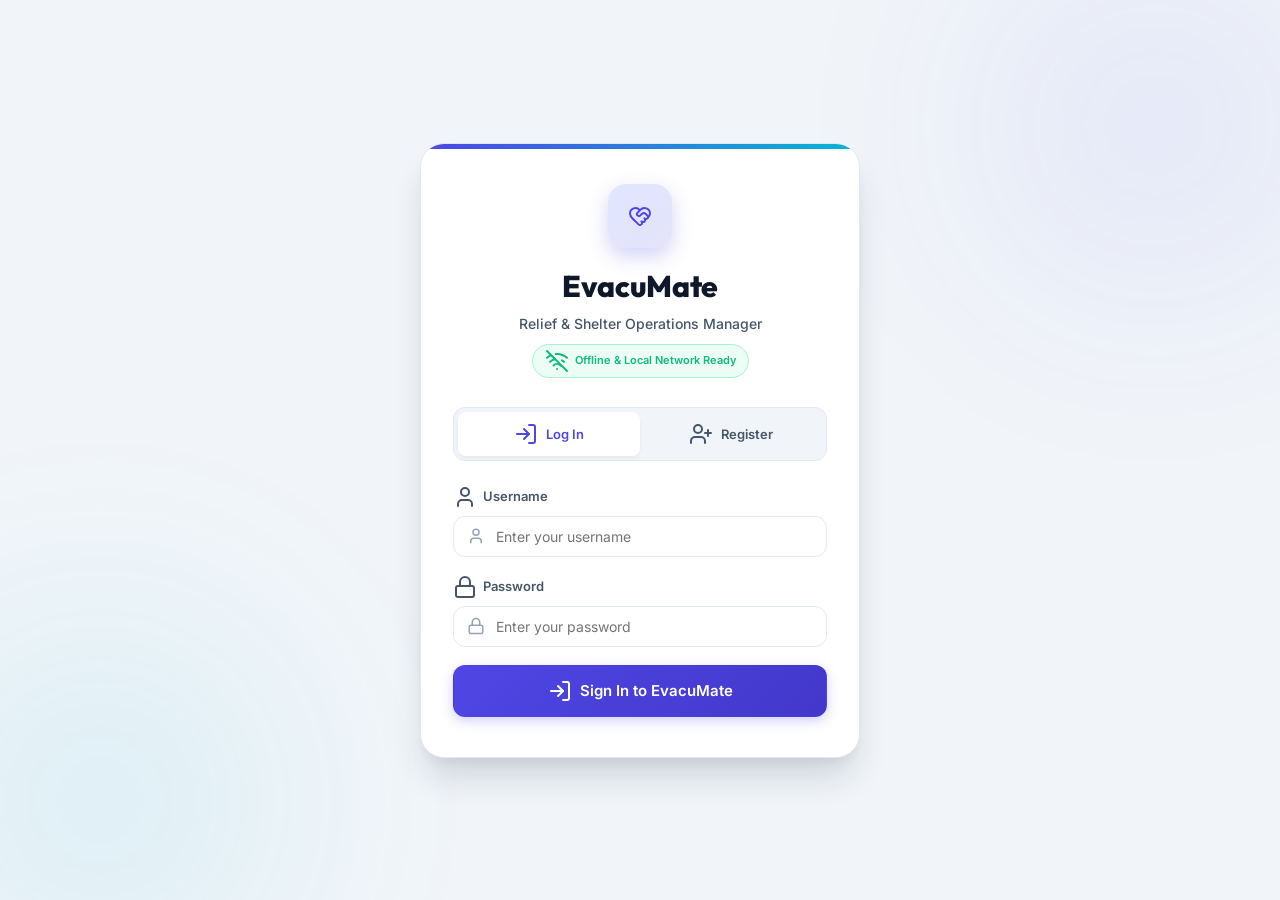
==== templates/index.html @ 2c036bf6 "Initial EvacuMate project" ====
<!DOCTYPE html>
<html lang="en" data-theme="light">
<head>
    <meta charset="UTF-8">
    <meta name="viewport" content="width=device-width, initial-scale=1.0">
    <title>EvacuMate - Relief & Shelter Helper</title>
    <!-- Google Fonts -->
    <link rel="preconnect" href="https://fonts.googleapis.com">
    <link rel="preconnect" href="https://fonts.gstatic.com" crossorigin>
    <link href="https://fonts.googleapis.com/css2?family=Inter:wght@300;400;500;600;700;800&family=Outfit:wght@400;500;600;700;800&display=swap" rel="stylesheet">
    <!-- Lucide Icons (Local Offline Support) -->
    <script src="/static/lucide.min.js"></script>
    <link rel="stylesheet" href="/static/style.css">
    <link rel="icon" type="image/png" href="/static/app_icon.png">
</head>
<body>
    <!-- Background Decorator Elements -->
    <div class="bg-glow-sphere glow-1"></div>
    <div class="bg-glow-sphere glow-2"></div>

    <!-- Login / Registration Container -->
    <div id="login-container" class="auth-wrapper">
        <div class="auth-card">
            <div class="auth-header">
                <div class="brand-icon-wrapper">
                    <div class="brand-icon">
                        <i data-lucide="heart-handshake"></i>
                    </div>
                </div>
                <h1>EvacuMate</h1>
                <p class="auth-subtitle">Relief & Shelter Operations Manager</p>
                <div class="offline-mode-chip">
                    <i data-lucide="wifi-off"></i> Offline & Local Network Ready
                </div>
            </div>
            
            <div class="auth-tabs">
                <button id="tab-login" class="auth-tab active" onclick="switchAuthTab('login')">
                    <i data-lucide="log-in"></i> Log In
                </button>
                <button id="tab-register" class="auth-tab" onclick="switchAuthTab('register')">
                    <i data-lucide="user-plus"></i> Register
                </button>
            </div>

            <!-- Login Form -->
            <form id="login-form" class="auth-form" onsubmit="handleLogin(event)">
                <div class="form-group">
                    <label for="login-username"><i data-lucide="user"></i> Username</label>
                    <div class="input-with-icon">
                        <i data-lucide="user" class="input-icon"></i>
                        <input type="text" id="login-username" placeholder="Enter your username" required autocomplete="username">
                    </div>
                </div>
                <div class="form-group">
                    <label for="login-password"><i data-lucide="lock"></i> Password</label>
                    <div class="input-with-icon">
                        <i data-lucide="lock" class="input-icon"></i>
                        <input type="password" id="login-password" placeholder="Enter your password" required autocomplete="current-password">
                    </div>
                </div>
                <button type="submit" class="btn btn-primary btn-block btn-lg">
                    <i data-lucide="log-in"></i> Sign In to EvacuMate
                </button>
            </form>

            <!-- Register Form -->
            <form id="register-form" class="auth-form hidden" onsubmit="handleRegister(event)">
                <div class="form-group">
                    <label for="reg-username"><i data-lucide="user-plus"></i> Create Username</label>
                    <div class="input-with-icon">
                        <i data-lucide="user" class="input-icon"></i>
                        <input type="text" id="reg-username" placeholder="Choose a username" required autocomplete="new-username">
                    </div>
                </div>
                <div class="form-group">
                    <label for="reg-password"><i data-lucide="lock"></i> Create Password</label>
                    <div class="input-with-icon">
                        <i data-lucide="lock" class="input-icon"></i>
                        <input type="password" id="reg-password" placeholder="Choose a password" required autocomplete="new-password">
                    </div>
                </div>
                <div class="form-group">
                    <label for="reg-role"><i data-lucide="shield"></i> Role Selection</label>
                    <div class="input-with-icon">
                        <i data-lucide="shield" class="input-icon"></i>
                        <select id="reg-role" required>
                            <option value="Staff">Staff (Standard Access)</option>
                            <option value="Admin">Admin (Full Control)</option>
                        </select>
                    </div>
                </div>
                <button type="submit" class="btn btn-primary btn-block btn-lg">
                    <i data-lucide="user-check"></i> Create Account
                </button>
            </form>
        </div>
    </div>

    <!-- Main App Container (Hidden by default until logged in) -->
    <div id="app-container" class="app-layout hidden">
        <!-- Sidebar Navigation -->
        <aside class="app-sidebar" id="app-sidebar">
            <div class="sidebar-brand">
                <div class="brand-logo-pod">
                    <i data-lucide="heart-handshake" class="brand-icon-logo"></i>
                </div>
                <div class="brand-text">
                    <h2>EvacuMate</h2>
                    <span>Relief & Shelter Helper</span>
                </div>
                <button class="btn-close-sidebar" onclick="toggleSidebar(false)" aria-label="Close Sidebar">
                    <i data-lucide="x"></i>
                </button>
            </div>

            <nav class="sidebar-nav">
                <a href="#" class="nav-item active" data-view="dashboard" onclick="navigateTo('dashboard', event)">
                    <i data-lucide="layout-dashboard"></i>
                    <span>Dashboard</span>
                </a>
                <a href="#" class="nav-item" data-view="families" onclick="navigateTo('families', event)">
                    <i data-lucide="users"></i>
                    <span>Families & Evacuees</span>
                </a>
                <a href="#" class="nav-item" data-view="rooms" onclick="navigateTo('rooms', event)">
                    <i data-lucide="door-open"></i>
                    <span>Room Management</span>
                </a>
                <a href="#" class="nav-item" data-view="inventory" onclick="navigateTo('inventory', event)">
                    <i data-lucide="archive"></i>
                    <span>Inventory</span>
                </a>
                <a href="#" class="nav-item" data-view="distribution" onclick="navigateTo('distribution', event)">
                    <i data-lucide="truck"></i>
                    <span>Distributions</span>
                </a>
                <a href="#" class="nav-item admin-only hidden" data-view="users" id="nav-users" onclick="navigateTo('users', event)">
                    <i data-lucide="shield-alert"></i>
                    <span>User Accounts</span>
                </a>
            </nav>

            <div class="sidebar-footer">
                <div class="user-profile-card">
                    <div class="avatar" id="user-avatar">A</div>
                    <div class="profile-details">
                        <div class="username" id="display-username">Administrator</div>
                        <div class="role-badge" id="display-role">Admin</div>
                    </div>
                </div>
                <div class="footer-actions">
                    <button class="btn-icon" title="Logout" onclick="handleLogout()">
                        <i data-lucide="log-out"></i>
                        <span>Logout</span>
                    </button>
                    <button class="btn-icon text-danger" title="Shut Down Server" onclick="triggerShutdown()">
                        <i data-lucide="power"></i>
                        <span>Shutdown</span>
                    </button>
                </div>
                <div class="web-access-ip" id="web-access-ip"><i data-lucide="wifi"></i> Web Access: Loading...</div>
            </div>
        </aside>

        <!-- Main Content Area -->
        <main class="app-main">
            <!-- App Header -->
            <header class="app-header">
                <div class="header-left">
                    <button class="btn-menu" onclick="toggleSidebar(true)" aria-label="Toggle Navigation Menu">
                        <i data-lucide="menu"></i>
                    </button>
                    <div class="page-title-group">
                        <h1 id="page-title">Dashboard Overview</h1>
                        <span class="header-subtitle">Real-time Relief Monitoring</span>
                    </div>
                </div>
                <div class="header-right">
                    <div class="header-chip date-display">
                        <i data-lucide="calendar"></i>
                        <span id="display-date">Loading date...</span>
                    </div>
                    <div class="header-divider"></div>
                    <button class="btn-icon-theme" onclick="toggleTheme()" title="Toggle Light/Dark Theme">
                        <i data-lucide="moon" id="theme-icon"></i>
                    </button>
                </div>
            </header>

            <!-- Dynamic View Wrapper -->
            <div class="view-content" id="view-content">
                <!-- Content injected dynamically via JS -->
            </div>
        </main>
    </div>

    <!-- Alert / Toast Notification -->
    <div id="toast-container" class="toast-container"></div>

    <!-- Global Confirmation Modal -->
    <div id="confirm-modal" class="modal-overlay hidden">
        <div class="modal-card confirm-card">
            <div class="confirm-icon-pod">
                <i data-lucide="alert-circle"></i>
            </div>
            <h3 id="confirm-title">Confirm Action</h3>
            <p id="confirm-text">Are you sure you want to perform this operation?</p>
            <div class="modal-actions">
                <button class="btn btn-secondary" onclick="closeConfirmModal()">Cancel</button>
                <button class="btn btn-danger" id="confirm-submit-btn">Confirm</button>
            </div>
        </div>
    </div>

    <!-- Modal for Edit Dialogs -->
    <div id="edit-modal" class="modal-overlay hidden">
        <div class="modal-card">
            <div class="modal-header">
                <h3 id="edit-modal-title">Edit Details</h3>
                <button class="btn-close-modal" onclick="closeEditModal()" aria-label="Close modal">
                    <i data-lucide="x"></i>
                </button>
            </div>
            <div class="modal-body" id="edit-modal-body">
                <!-- Form fields injected via JS -->
            </div>
        </div>
    </div>

    <!-- Scripts -->
    <script src="/static/app.js"></script>
</body>
</html>
---- static/style.css ----
/* ==========================================
   EVACUMATE DESIGN SYSTEM & STYLESHEET
   ========================================== */

:root {
    /* Typography */
    --font-heading: 'Outfit', -apple-system, BlinkMacSystemFont, "Segoe UI", Roboto, sans-serif;
    --font-body: 'Inter', -apple-system, BlinkMacSystemFont, "Segoe UI", Roboto, sans-serif;

    /* Theme Tokens - Light Mode */
    --bg-base: #f1f5f9;
    --bg-card: #ffffff;
    --bg-card-hover: #f8fafc;
    --bg-sidebar: #0f172a;
    --bg-input: #ffffff;
    
    --text-primary: #0f172a;
    --text-secondary: #475569;
    --text-muted: #94a3b8;
    --text-on-sidebar: #cbd5e1;
    
    --border-color: #e2e8f0;
    --border-sidebar: #1e293b;
    
    /* Vibrant Accent System */
    --accent: #4f46e5;          /* Indigo 600 */
    --accent-hover: #4338ca;    /* Indigo 700 */
    --accent-light: #e0e7ff;    /* Indigo 100 */
    --accent-glow: rgba(79, 70, 229, 0.25);

    --success: #10b981;         /* Emerald 500 */
    --success-bg: #ecfdf5;
    --success-border: #a7f3d0;
    
    --warning: #f59e0b;         /* Amber 500 */
    --warning-bg: #fffbeb;
    --warning-border: #fde68a;
    
    --danger: #ef4444;          /* Red 500 */
    --danger-bg: #fef2f2;
    --danger-border: #fecaca;
    --danger-hover: #dc2626;

    --info: #06b6d4;            /* Cyan 500 */
    --info-bg: #ecfeff;
    --info-border: #a5f3fc;

    /* Shadows & Elevation */
    --shadow-xs: 0 1px 2px 0 rgba(15, 23, 42, 0.04);
    --shadow-sm: 0 2px 4px 0 rgba(15, 23, 42, 0.05);
    --shadow-md: 0 6px 12px -2px rgba(15, 23, 42, 0.08), 0 3px 6px -3px rgba(15, 23, 42, 0.04);
    --shadow-lg: 0 12px 24px -4px rgba(15, 23, 42, 0.12), 0 4px 8px -4px rgba(15, 23, 42, 0.06);
    --shadow-xl: 0 24px 36px -8px rgba(15, 23, 42, 0.16), 0 8px 16px -6px rgba(15, 23, 42, 0.08);

    --radius-sm: 8px;
    --radius-md: 12px;
    --radius-lg: 16px;
    --radius-xl: 24px;
}

[data-theme="dark"] {
    /* Theme Tokens - Dark Mode */
    --bg-base: #090d16;
    --bg-card: #131b2e;
    --bg-card-hover: #19233c;
    --bg-sidebar: #070a12;
    --bg-input: #0e1626;
    
    --text-primary: #f8fafc;
    --text-secondary: #94a3b8;
    --text-muted: #64748b;
    --text-on-sidebar: #94a3b8;
    
    --border-color: #1e293b;
    --border-sidebar: #131b2e;
    
    --accent: #6366f1;          /* Indigo 500 */
    --accent-hover: #4f46e5;
    --accent-light: #1e1b4b;
    --accent-glow: rgba(99, 102, 241, 0.35);
    
    --success-bg: rgba(16, 185, 129, 0.12);
    --success-border: rgba(16, 185, 129, 0.3);
    
    --warning-bg: rgba(245, 158, 11, 0.12);
    --warning-border: rgba(245, 158, 11, 0.3);
    
    --danger-bg: rgba(239, 68, 68, 0.12);
    --danger-border: rgba(239, 68, 68, 0.3);
    --danger-hover: #f87171;

    --info-bg: rgba(6, 182, 212, 0.12);
    --info-border: rgba(6, 182, 212, 0.3);

    --shadow-xs: 0 1px 2px 0 rgba(0, 0, 0, 0.3);
    --shadow-sm: 0 2px 4px 0 rgba(0, 0, 0, 0.4);
    --shadow-md: 0 6px 12px -2px rgba(0, 0, 0, 0.5);
    --shadow-lg: 0 12px 24px -4px rgba(0, 0, 0, 0.6);
    --shadow-xl: 0 24px 36px -8px rgba(0, 0, 0, 0.7);
}

/* ==========================================
   BASE & RESET STYLES
   ========================================== */
* {
    box-sizing: border-box;
    margin: 0;
    padding: 0;
    scrollbar-width: thin;
    scrollbar-color: var(--text-muted) transparent;
}

::-webkit-scrollbar {
    width: 6px;
    height: 6px;
}
::-webkit-scrollbar-track {
    background: transparent;
}
::-webkit-scrollbar-thumb {
    background: var(--text-muted);
    border-radius: 4px;
}
::-webkit-scrollbar-thumb:hover {
    background: var(--text-secondary);
}

body {
    font-family: var(--font-body);
    background-color: var(--bg-base);
    color: var(--text-primary);
    overflow-x: hidden;
    line-height: 1.5;
    -webkit-font-smoothing: antialiased;
    transition: background-color 0.3s ease, color 0.3s ease;
    position: relative;
    min-height: 100vh;
}

/* Background Ambient Lighting Effect */
.bg-glow-sphere {
    position: fixed;
    border-radius: 50%;
    filter: blur(120px);
    pointer-events: none;
    z-index: 0;
    opacity: 0.15;
}

.glow-1 {
    width: 450px;
    height: 450px;
    background: radial-gradient(circle, var(--accent) 0%, rgba(0,0,0,0) 70%);
    top: -100px;
    right: -100px;
}

.glow-2 {
    width: 500px;
    height: 500px;
    background: radial-gradient(circle, var(--info) 0%, rgba(0,0,0,0) 70%);
    bottom: -150px;
    left: -150px;
}

h1, h2, h3, h4, h5, h6 {
    font-family: var(--font-heading);
    font-weight: 700;
    letter-spacing: -0.01em;
}

a {
    color: inherit;
    text-decoration: none;
}

button, input, select, textarea {
    font-family: inherit;
    font-size: inherit;
    color: inherit;
}

.hidden {
    display: none !important;
}

/* Text Accent Utilities */
.text-danger { color: var(--danger) !important; }
.text-success { color: var(--success) !important; }
.text-warning { color: var(--warning) !important; }
.text-accent { color: var(--accent) !important; }

/* Status Badges */
.badge {
    display: inline-flex;
    align-items: center;
    gap: 5px;
    padding: 4px 10px;
    border-radius: 20px;
    font-size: 11px;
    font-weight: 700;
    text-transform: uppercase;
    letter-spacing: 0.04em;
    border: 1px solid transparent;
}

.badge-success {
    background-color: var(--success-bg);
    color: var(--success);
    border-color: var(--success-border);
}

.badge-warning {
    background-color: var(--warning-bg);
    color: var(--warning);
    border-color: var(--warning-border);
}

.badge-danger {
    background-color: var(--danger-bg);
    color: var(--danger);
    border-color: var(--danger-border);
}

.badge-info {
    background-color: var(--info-bg);
    color: var(--info);
    border-color: var(--info-border);
}

/* ==========================================
   BUTTON SYSTEM
   ========================================== */
.btn {
    display: inline-flex;
    align-items: center;
    justify-content: center;
    gap: 8px;
    padding: 10px 18px;
    border-radius: var(--radius-md);
    border: 1px solid transparent;
    font-weight: 600;
    font-size: 14px;
    cursor: pointer;
    transition: all 0.2s cubic-bezier(0.16, 1, 0.3, 1);
    white-space: nowrap;
    user-select: none;
}

.btn i {
    width: 18px;
    height: 18px;
}

.btn-primary {
    background: linear-gradient(135deg, var(--accent) 0%, var(--accent-hover) 100%);
    color: #ffffff;
    box-shadow: 0 4px 12px var(--accent-glow);
}

.btn-primary:hover {
    transform: translateY(-1px);
    box-shadow: 0 6px 16px var(--accent-glow);
}

.btn-primary:active {
    transform: translateY(0);
}

.btn-secondary {
    background-color: var(--bg-card);
    border-color: var(--border-color);
    color: var(--text-primary);
    box-shadow: var(--shadow-xs);
}

.btn-secondary:hover {
    background-color: var(--bg-card-hover);
    border-color: var(--text-muted);
}

.btn-danger {
    background: linear-gradient(135deg, var(--danger) 0%, var(--danger-hover) 100%);
    color: #ffffff;
    box-shadow: 0 4px 12px rgba(239, 68, 68, 0.25);
}

.btn-danger:hover {
    transform: translateY(-1px);
    box-shadow: 0 6px 16px rgba(239, 68, 68, 0.35);
}

.btn-block {
    display: flex;
    width: 100%;
}

.btn-lg {
    padding: 13px 22px;
    font-size: 15px;
    border-radius: var(--radius-md);
}

.btn-sm {
    padding: 6px 12px;
    font-size: 12px;
    border-radius: var(--radius-sm);
}

.btn-icon-only {
    padding: 8px;
    border-radius: var(--radius-md);
    border: 1px solid var(--border-color);
    background-color: var(--bg-card);
    color: var(--text-secondary);
    cursor: pointer;
    display: flex;
    align-items: center;
    justify-content: center;
    transition: all 0.2s;
}

.btn-icon-only:hover {
    background-color: var(--bg-card-hover);
    color: var(--text-primary);
    border-color: var(--accent);
}

/* ==========================================
   AUTHENTICATION SCREEN (LOGIN / REGISTER)
   ========================================== */
.auth-wrapper {
    min-height: 100vh;
    display: flex;
    align-items: center;
    justify-content: center;
    padding: 24px;
    position: relative;
    z-index: 10;
}

.auth-card {
    background-color: var(--bg-card);
    border-radius: var(--radius-xl);
    box-shadow: var(--shadow-xl);
    border: 1px solid var(--border-color);
    width: 100%;
    max-width: 440px;
    padding: 40px 32px;
    animation: slideUp 0.4s cubic-bezier(0.16, 1, 0.3, 1);
    position: relative;
    overflow: hidden;
}

.auth-card::before {
    content: '';
    position: absolute;
    top: 0;
    left: 0;
    right: 0;
    height: 5px;
    background: linear-gradient(90deg, var(--accent) 0%, var(--info) 100%);
}

.auth-header {
    text-align: center;
    margin-bottom: 28px;
}

.brand-icon-wrapper {
    display: inline-block;
    position: relative;
    margin-bottom: 16px;
}

.brand-icon {
    display: inline-flex;
    align-items: center;
    justify-content: center;
    width: 64px;
    height: 64px;
    background: linear-gradient(135deg, var(--accent-light) 0%, rgba(79, 70, 229, 0.15) 100%);
    color: var(--accent);
    border-radius: 18px;
    box-shadow: 0 8px 20px var(--accent-glow);
}

.brand-icon i {
    width: 32px;
    height: 32px;
}

.auth-header h1 {
    font-size: 30px;
    font-weight: 800;
    color: var(--text-primary);
    margin-bottom: 4px;
}

.auth-subtitle {
    color: var(--text-secondary);
    font-size: 14px;
    font-weight: 500;
}

.offline-mode-chip {
    display: inline-flex;
    align-items: center;
    gap: 6px;
    margin-top: 10px;
    padding: 4px 12px;
    border-radius: 20px;
    background-color: var(--success-bg);
    color: var(--success);
    border: 1px solid var(--success-border);
    font-size: 11px;
    font-weight: 600;
}

.offline-mode-chip i {
    width: 14px;
    height: 14px;
}

.auth-tabs {
    display: flex;
    background-color: var(--bg-base);
    border-radius: var(--radius-md);
    padding: 4px;
    margin-bottom: 24px;
    border: 1px solid var(--border-color);
}

.auth-tab {
    flex: 1;
    border: none;
    background: transparent;
    padding: 10px;
    font-weight: 600;
    font-size: 13px;
    border-radius: 8px;
    cursor: pointer;
    color: var(--text-secondary);
    display: flex;
    align-items: center;
    justify-content: center;
    gap: 8px;
    transition: all 0.2s;
}

.auth-tab.active {
    background-color: var(--bg-card);
    color: var(--accent);
    box-shadow: var(--shadow-sm);
}

.auth-form {
    display: flex;
    flex-direction: column;
    gap: 18px;
}

/* ==========================================
   FORM CONTROLS & INPUTS
   ========================================== */
.form-group {
    display: flex;
    flex-direction: column;
    gap: 7px;
}

.form-group label {
    font-size: 13px;
    font-weight: 600;
    color: var(--text-secondary);
    display: inline-flex;
    align-items: center;
    gap: 6px;
}

.form-group label i {
    width: 15px;
    height: 15px;
    color: var(--accent);
}

.input-with-icon {
    position: relative;
    display: flex;
    align-items: center;
}

.input-icon {
    position: absolute;
    left: 14px;
    width: 18px;
    height: 18px;
    color: var(--text-muted);
    pointer-events: none;
    transition: color 0.2s;
}

.input-with-icon input,
.input-with-icon select {
    padding-left: 42px !important;
}

.form-group input,
.form-group select,
.form-group textarea {
    background-color: var(--bg-input);
    border: 1px solid var(--border-color);
    padding: 11px 15px;
    border-radius: var(--radius-md);
    font-size: 14px;
    color: var(--text-primary);
    outline: none;
    width: 100%;
    transition: all 0.2s;
}

.form-group input:focus,
.form-group select:focus,
.form-group textarea:focus {
    border-color: var(--accent);
    box-shadow: 0 0 0 3px var(--accent-glow);
}

.input-with-icon:focus-within .input-icon {
    color: var(--accent);
}

.form-group textarea {
    resize: vertical;
    min-height: 90px;
}

.form-row {
    display: grid;
    grid-template-columns: 1fr 1fr;
    gap: 15px;
}

/* ==========================================
   MAIN APP SYSTEM LAYOUT
   ========================================== */
.app-layout {
    display: flex;
    min-height: 100vh;
    position: relative;
    z-index: 10;
}

/* Sidebar Navigation */
.app-sidebar {
    width: 270px;
    background-color: var(--bg-sidebar);
    color: #ffffff;
    display: flex;
    flex-direction: column;
    flex-shrink: 0;
    border-right: 1px solid var(--border-sidebar);
    z-index: 100;
    transition: transform 0.3s cubic-bezier(0.16, 1, 0.3, 1);
}

.sidebar-brand {
    padding: 24px 20px;
    display: flex;
    align-items: center;
    gap: 12px;
    border-bottom: 1px solid var(--border-sidebar);
}

.brand-logo-pod {
    display: flex;
    align-items: center;
    justify-content: center;
    width: 40px;
    height: 40px;
    background: linear-gradient(135deg, var(--accent) 0%, var(--info) 100%);
    border-radius: 12px;
    color: #ffffff;
    box-shadow: 0 4px 12px rgba(79, 70, 229, 0.4);
}

.sidebar-brand .brand-icon-logo {
    width: 24px;
    height: 24px;
}

.sidebar-brand .brand-text h2 {
    font-size: 19px;
    font-weight: 800;
    color: #ffffff;
    letter-spacing: -0.02em;
}

.sidebar-brand .brand-text span {
    font-size: 11px;
    color: var(--text-muted);
    font-weight: 500;
    display: block;
}

.btn-close-sidebar {
    display: none;
    background: transparent;
    border: none;
    color: #ffffff;
    cursor: pointer;
    padding: 6px;
    border-radius: 6px;
    margin-left: auto;
}

.sidebar-nav {
    flex: 1;
    padding: 20px 12px;
    display: flex;
    flex-direction: column;
    gap: 6px;
    overflow-y: auto;
}

.nav-item {
    display: flex;
    align-items: center;
    gap: 14px;
    padding: 12px 16px;
    border-radius: var(--radius-md);
    color: var(--text-on-sidebar);
    font-weight: 500;
    font-size: 14px;
    transition: all 0.2s ease;
    position: relative;
}

.nav-item i {
    width: 20px;
    height: 20px;
    transition: transform 0.2s;
}

.nav-item:hover {
    background-color: rgba(255, 255, 255, 0.06);
    color: #ffffff;
}

.nav-item:hover i {
    transform: translateX(2px);
}

.nav-item.active {
    background: linear-gradient(135deg, var(--accent) 0%, var(--accent-hover) 100%);
    color: #ffffff;
    font-weight: 600;
    box-shadow: 0 4px 14px var(--accent-glow);
}

.nav-item.active::before {
    content: '';
    position: absolute;
    left: -12px;
    top: 50%;
    transform: translateY(-50%);
    width: 4px;
    height: 24px;
    background-color: #ffffff;
    border-radius: 0 4px 4px 0;
}

/* Sidebar Footer & User Profile */
.sidebar-footer {
    padding: 18px 14px;
    border-top: 1px solid var(--border-sidebar);
    display: flex;
    flex-direction: column;
    gap: 14px;
    background-color: rgba(0, 0, 0, 0.15);
}

.user-profile-card {
    display: flex;
    align-items: center;
    gap: 12px;
    background-color: rgba(255, 255, 255, 0.05);
    padding: 10px 12px;
    border-radius: var(--radius-md);
    border: 1px solid rgba(255, 255, 255, 0.08);
}

.user-profile-card .avatar {
    width: 38px;
    height: 38px;
    border-radius: 10px;
    background: linear-gradient(135deg, var(--accent) 0%, var(--info) 100%);
    color: #ffffff;
    display: flex;
    align-items: center;
    justify-content: center;
    font-size: 16px;
    font-weight: 800;
    box-shadow: var(--shadow-sm);
}

.profile-details {
    display: flex;
    flex-direction: column;
    gap: 2px;
    overflow: hidden;
}

.profile-details .username {
    font-size: 13px;
    font-weight: 600;
    color: #ffffff;
    white-space: nowrap;
    text-overflow: ellipsis;
    overflow: hidden;
}

.profile-details .role-badge {
    align-self: flex-start;
    font-size: 9px;
    font-weight: 800;
    background-color: var(--success);
    color: #ffffff;
    padding: 2px 6px;
    border-radius: 4px;
    text-transform: uppercase;
    letter-spacing: 0.05em;
}

.sidebar-footer .footer-actions {
    display: grid;
    grid-template-columns: 1fr 1fr;
    gap: 8px;
}

.sidebar-footer .footer-actions .btn-icon {
    background: rgba(255, 255, 255, 0.05);
    border: 1px solid rgba(255, 255, 255, 0.08);
    color: var(--text-on-sidebar);
    cursor: pointer;
    padding: 8px 10px;
    border-radius: var(--radius-sm);
    display: flex;
    align-items: center;
    justify-content: center;
    gap: 6px;
    font-size: 12px;
    font-weight: 600;
    transition: all 0.2s;
}

.sidebar-footer .footer-actions .btn-icon i {
    width: 15px;
    height: 15px;
}

.sidebar-footer .footer-actions .btn-icon:hover {
    background-color: rgba(255, 255, 255, 0.12);
    color: #ffffff;
}

.sidebar-footer .footer-actions .btn-icon.text-danger:hover {
    background-color: rgba(239, 68, 68, 0.2);
    color: #f87171;
    border-color: rgba(239, 68, 68, 0.4);
}

.web-access-ip {
    font-size: 11px;
    color: var(--text-muted);
    font-weight: 600;
    text-align: center;
    display: flex;
    align-items: center;
    justify-content: center;
    gap: 5px;
    padding-top: 4px;
}

.web-access-ip i {
    width: 13px;
    height: 13px;
    color: var(--success);
}

/* Main Content Wrapper */
.app-main {
    flex: 1;
    display: flex;
    flex-direction: column;
    height: 100vh;
    overflow: hidden;
}

/* Header Bar */
.app-header {
    background-color: var(--bg-card);
    border-bottom: 1px solid var(--border-color);
    padding: 16px 28px;
    display: flex;
    align-items: center;
    justify-content: space-between;
    height: 72px;
    flex-shrink: 0;
    box-shadow: var(--shadow-xs);
}

.header-left {
    display: flex;
    align-items: center;
    gap: 16px;
}

.btn-menu {
    display: none;
    background: transparent;
    border: none;
    color: var(--text-primary);
    cursor: pointer;
    padding: 8px;
    border-radius: var(--radius-sm);
}

.btn-menu:hover {
    background-color: var(--bg-base);
}

.page-title-group {
    display: flex;
    flex-direction: column;
}

.page-title-group h1 {
    font-size: 22px;
    color: var(--text-primary);
    font-weight: 800;
    letter-spacing: -0.02em;
    line-height: 1.2;
}

.header-subtitle {
    font-size: 12px;
    color: var(--text-muted);
    font-weight: 500;
}

.header-right {
    display: flex;
    align-items: center;
    gap: 16px;
}

.header-chip {
    display: flex;
    align-items: center;
    gap: 8px;
    background-color: var(--bg-base);
    padding: 8px 14px;
    border-radius: 20px;
    font-size: 13px;
    font-weight: 600;
    color: var(--text-secondary);
    border: 1px solid var(--border-color);
}

.header-chip i {
    width: 16px;
    height: 16px;
    color: var(--accent);
}

.header-divider {
    width: 1px;
    height: 24px;
    background-color: var(--border-color);
}

.btn-icon-theme {
    background-color: var(--bg-base);
    border: 1px solid var(--border-color);
    color: var(--text-secondary);
    cursor: pointer;
    padding: 8px;
    border-radius: var(--radius-md);
    display: flex;
    align-items: center;
    justify-content: center;
    transition: all 0.2s;
}

.btn-icon-theme:hover {
    background-color: var(--bg-card-hover);
    color: var(--accent);
    border-color: var(--accent);
    transform: rotate(15deg);
}

/* Dynamic View Content Area */
.view-content {
    flex: 1;
    padding: 28px;
    overflow-y: auto;
    background-color: var(--bg-base);
    display: flex;
    flex-direction: column;
    gap: 28px;
}

/* ==========================================
   DASHBOARD VIEW STYLES
   ========================================== */

/* Quick Actions Toolbar */
.quick-actions-bar {
    display: flex;
    align-items: center;
    gap: 12px;
    flex-wrap: wrap;
    background-color: var(--bg-card);
    padding: 16px 20px;
    border-radius: var(--radius-lg);
    border: 1px solid var(--border-color);
    box-shadow: var(--shadow-sm);
}

.quick-actions-label {
    font-size: 12px;
    font-weight: 700;
    text-transform: uppercase;
    letter-spacing: 0.05em;
    color: var(--text-muted);
    margin-right: 8px;
    display: flex;
    align-items: center;
    gap: 6px;
}

/* Metrics Cards Grid */
.metrics-grid {
    display: grid;
    grid-template-columns: repeat(auto-fit, minmax(230px, 1fr));
    gap: 20px;
}

.metric-card {
    background-color: var(--bg-card);
    border: 1px solid var(--border-color);
    border-radius: var(--radius-lg);
    padding: 22px;
    display: flex;
    align-items: center;
    gap: 18px;
    box-shadow: var(--shadow-sm);
    transition: all 0.25s ease;
    position: relative;
    overflow: hidden;
}

.metric-card::before {
    content: '';
    position: absolute;
    top: 0;
    left: 0;
    width: 4px;
    height: 100%;
    background-color: var(--border-color);
}

.metric-card.indigo::before { background-color: var(--accent); }
.metric-card.emerald::before { background-color: var(--success); }
.metric-card.amber::before { background-color: var(--warning); }
.metric-card.pink::before { background-color: #ec4899; }

.metric-card:hover {
    transform: translateY(-3px);
    box-shadow: var(--shadow-md);
}

.metric-icon {
    display: flex;
    align-items: center;
    justify-content: center;
    width: 52px;
    height: 52px;
    border-radius: 14px;
    flex-shrink: 0;
}

.metric-card.indigo .metric-icon {
    background-color: rgba(79, 70, 229, 0.12);
    color: var(--accent);
}

.metric-card.emerald .metric-icon {
    background-color: rgba(16, 185, 129, 0.12);
    color: var(--success);
}

.metric-card.amber .metric-icon {
    background-color: rgba(245, 158, 11, 0.12);
    color: var(--warning);
}

.metric-card.pink .metric-icon {
    background-color: rgba(236, 72, 153, 0.12);
    color: #ec4899;
}

.metric-icon i {
    width: 26px;
    height: 26px;
}

.metric-info {
    display: flex;
    flex-direction: column;
    gap: 2px;
}

.metric-info span {
    font-size: 12px;
    font-weight: 700;
    color: var(--text-secondary);
    text-transform: uppercase;
    letter-spacing: 0.04em;
}

.metric-info h3 {
    font-size: 26px;
    font-weight: 800;
    color: var(--text-primary);
    line-height: 1.2;
}

.metric-trend {
    font-size: 11px;
    font-weight: 600;
    color: var(--text-muted);
    margin-top: 2px;
}

/* Shelter Capacity Widget Card */
.capacity-card-widget {
    background-color: var(--bg-card);
    border: 1px solid var(--border-color);
    border-radius: var(--radius-lg);
    padding: 24px;
    box-shadow: var(--shadow-sm);
    display: flex;
    flex-direction: column;
    gap: 16px;
}

.capacity-widget-header {
    display: flex;
    align-items: center;
    justify-content: space-between;
}

.capacity-title {
    display: flex;
    align-items: center;
    gap: 10px;
    font-size: 16px;
    font-weight: 700;
}

.capacity-title i {
    color: var(--accent);
}

.capacity-large-meter {
    height: 12px;
    border-radius: 6px;
    background-color: var(--bg-base);
    overflow: hidden;
    width: 100%;
    position: relative;
}

.capacity-large-fill {
    height: 100%;
    border-radius: 6px;
    transition: width 0.5s cubic-bezier(0.16, 1, 0.3, 1);
}

/* Dashboard Panel Layout */
.dashboard-tables {
    display: grid;
    grid-template-columns: 1fr 1fr;
    gap: 24px;
}

.panel-card {
    background-color: var(--bg-card);
    border: 1px solid var(--border-color);
    border-radius: var(--radius-lg);
    padding: 24px;
    box-shadow: var(--shadow-sm);
    display: flex;
    flex-direction: column;
    gap: 18px;
}

.panel-header {
    display: flex;
    align-items: center;
    justify-content: space-between;
}

.panel-title {
    display: flex;
    align-items: center;
    gap: 10px;
    font-size: 16px;
    font-weight: 700;
}

.panel-title i {
    color: var(--accent);
}

.panel-header .btn-link {
    color: var(--accent);
    font-weight: 600;
    font-size: 13px;
    border: none;
    background: transparent;
    cursor: pointer;
    display: flex;
    align-items: center;
    gap: 4px;
}

.panel-header .btn-link:hover {
    text-decoration: underline;
}

/* ==========================================
   DATA TABLES & SPLIT VIEWS
   ========================================== */
.table-responsive {
    overflow-x: auto;
    width: 100%;
    border-radius: var(--radius-md);
}

.data-table {
    width: 100%;
    border-collapse: separate;
    border-spacing: 0;
    text-align: left;
    font-size: 14px;
}

.data-table th {
    padding: 14px 18px;
    background-color: var(--bg-base);
    border-bottom: 2px solid var(--border-color);
    color: var(--text-secondary);
    font-weight: 700;
    font-size: 12px;
    text-transform: uppercase;
    letter-spacing: 0.05em;
}

.data-table th:first-child { border-top-left-radius: var(--radius-md); }
.data-table th:last-child { border-top-right-radius: var(--radius-md); }

.data-table td {
    padding: 14px 18px;
    border-bottom: 1px solid var(--border-color);
    color: var(--text-primary);
    vertical-align: middle;
    background-color: var(--bg-card);
    transition: background-color 0.15s;
}

.data-table tr:hover td {
    background-color: var(--bg-card-hover);
}

.data-table tr:last-child td {
    border-bottom: none;
}

.no-data-cell {
    text-align: center;
    color: var(--text-muted);
    padding: 40px 20px !important;
    font-style: normal;
}

.empty-state-box {
    display: flex;
    flex-direction: column;
    align-items: center;
    justify-content: center;
    gap: 8px;
}

.empty-state-box i {
    width: 36px;
    height: 36px;
    color: var(--text-muted);
    opacity: 0.6;
}

.empty-state-box p {
    font-weight: 500;
    font-size: 14px;
}

/* Split View Layout (Form on left, Table on right) */
.split-layout {
    display: flex;
    gap: 28px;
    align-items: flex-start;
}

.sidebar-form-panel {
    width: 380px;
    flex-shrink: 0;
}

.main-database-panel {
    flex: 1;
}

.database-header {
    display: flex;
    align-items: center;
    justify-content: space-between;
    gap: 16px;
    margin-bottom: 16px;
    flex-wrap: wrap;
}

.search-field-container {
    position: relative;
    width: 280px;
}

.search-field-container i {
    position: absolute;
    left: 14px;
    top: 50%;
    transform: translateY(-50%);
    width: 16px;
    height: 16px;
    color: var(--text-muted);
    pointer-events: none;
}

.search-field-container input {
    background-color: var(--bg-input);
    border: 1px solid var(--border-color);
    border-radius: var(--radius-md);
    padding: 10px 14px 10px 38px;
    font-size: 13px;
    width: 100%;
    outline: none;
    transition: all 0.2s;
}

.search-field-container input:focus {
    border-color: var(--accent);
    box-shadow: 0 0 0 3px var(--accent-glow);
}

/* Filter Sub-tabs */
.sub-tabs-container {
    display: flex;
    gap: 8px;
    background-color: var(--bg-card);
    padding: 6px;
    border-radius: var(--radius-md);
    border: 1px solid var(--border-color);
}

.btn-sub-tab {
    background-color: transparent;
    border: none;
    padding: 8px 16px;
    border-radius: 8px;
    font-weight: 600;
    font-size: 13px;
    cursor: pointer;
    color: var(--text-secondary);
    display: flex;
    align-items: center;
    gap: 8px;
    transition: all 0.2s;
}

.btn-sub-tab i {
    width: 16px;
    height: 16px;
}

.btn-sub-tab.active {
    background-color: var(--accent);
    color: #ffffff;
    box-shadow: 0 2px 8px var(--accent-glow);
}

.btn-sub-tab:not(.active):hover {
    background-color: var(--bg-base);
    color: var(--text-primary);
}

/* Room Cards Grid View */
.rooms-grid {
    display: grid;
    grid-template-columns: repeat(auto-fill, minmax(280px, 1fr));
    gap: 20px;
}

.room-card {
    background-color: var(--bg-card);
    border: 1px solid var(--border-color);
    border-radius: var(--radius-lg);
    padding: 20px;
    box-shadow: var(--shadow-sm);
    display: flex;
    flex-direction: column;
    gap: 14px;
    transition: all 0.2s;
}

.room-card:hover {
    transform: translateY(-2px);
    box-shadow: var(--shadow-md);
}

.room-card-header {
    display: flex;
    align-items: center;
    justify-content: space-between;
}

.room-card-title {
    display: flex;
    align-items: center;
    gap: 8px;
    font-size: 16px;
    font-weight: 700;
}

.room-card-title i {
    color: var(--accent);
}

.room-progress-box {
    display: flex;
    flex-direction: column;
    gap: 6px;
}

.room-progress-labels {
    display: flex;
    justify-content: space-between;
    font-size: 12px;
    font-weight: 600;
    color: var(--text-secondary);
}

/* ==========================================
   MODAL DIALOGS OVERLAY
   ========================================== */
.modal-overlay {
    position: fixed;
    top: 0;
    left: 0;
    width: 100%;
    height: 100%;
    background-color: rgba(9, 13, 22, 0.65);
    backdrop-filter: blur(8px);
    display: flex;
    align-items: center;
    justify-content: center;
    z-index: 1000;
    padding: 20px;
    animation: fadeIn 0.2s ease-out;
}

.modal-card {
    background-color: var(--bg-card);
    border-radius: var(--radius-xl);
    border: 1px solid var(--border-color);
    width: 100%;
    max-width: 520px;
    box-shadow: var(--shadow-xl);
    overflow: hidden;
    animation: slideUp 0.3s cubic-bezier(0.16, 1, 0.3, 1);
}

.modal-card.confirm-card {
    max-width: 400px;
    padding: 32px 28px;
    text-align: center;
    display: flex;
    flex-direction: column;
    align-items: center;
}

.confirm-icon-pod {
    width: 56px;
    height: 56px;
    border-radius: 16px;
    background-color: var(--warning-bg);
    color: var(--warning);
    border: 1px solid var(--warning-border);
    display: flex;
    align-items: center;
    justify-content: center;
    margin-bottom: 16px;
}

.confirm-icon-pod i {
    width: 28px;
    height: 28px;
}

.confirm-card h3 {
    font-size: 20px;
    margin-bottom: 8px;
}

.confirm-card p {
    color: var(--text-secondary);
    font-size: 14px;
    margin-bottom: 24px;
}

.modal-header {
    padding: 20px 26px;
    border-bottom: 1px solid var(--border-color);
    display: flex;
    align-items: center;
    justify-content: space-between;
}

.modal-header h3 {
    font-size: 19px;
    font-weight: 700;
}

.btn-close-modal {
    background: transparent;
    border: none;
    cursor: pointer;
    color: var(--text-secondary);
    padding: 6px;
    border-radius: var(--radius-sm);
    transition: all 0.2s;
}

.btn-close-modal:hover {
    background-color: var(--bg-base);
    color: var(--text-primary);
}

.modal-body {
    padding: 26px;
}

.modal-actions {
    display: flex;
    justify-content: flex-end;
    gap: 12px;
    width: 100%;
}

/* ==========================================
   TOAST NOTIFICATIONS
   ========================================== */
.toast-container {
    position: fixed;
    bottom: 28px;
    right: 28px;
    z-index: 1100;
    display: flex;
    flex-direction: column;
    gap: 12px;
    pointer-events: none;
}

.toast {
    pointer-events: auto;
    display: flex;
    align-items: center;
    gap: 14px;
    padding: 16px 20px;
    border-radius: var(--radius-lg);
    background-color: var(--bg-card);
    color: var(--text-primary);
    box-shadow: var(--shadow-xl);
    border: 1px solid var(--border-color);
    border-left: 5px solid var(--accent);
    min-width: 300px;
    max-width: 420px;
    animation: slideInRight 0.3s cubic-bezier(0.16, 1, 0.3, 1), fadeOut 0.3s ease-in 3.5s forwards;
}

.toast.success { border-left-color: var(--success); }
.toast.danger { border-left-color: var(--danger); }
.toast.warning { border-left-color: var(--warning); }
.toast.info { border-left-color: var(--info); }

.toast i {
    width: 22px;
    height: 22px;
    flex-shrink: 0;
}

.toast.success i { color: var(--success); }
.toast.danger i { color: var(--danger); }
.toast.warning i { color: var(--warning); }
.toast.info i { color: var(--info); }

.toast-message {
    font-size: 14px;
    font-weight: 600;
}

/* ==========================================
   RESPONSIVE DESIGN (MEDIA QUERIES)
   ========================================== */
@media (max-width: 1100px) {
    .dashboard-tables {
        grid-template-columns: 1fr;
    }
}

@media (max-width: 900px) {
    .split-layout {
        flex-direction: column;
        align-items: stretch;
    }
    
    .sidebar-form-panel {
        width: 100%;
    }
    
    .app-sidebar {
        position: fixed;
        top: 0;
        left: 0;
        bottom: 0;
        transform: translateX(-100%);
        box-shadow: var(--shadow-xl);
    }
    
    .app-sidebar.open {
        transform: translateX(0);
    }
    
    .btn-close-sidebar {
        display: block;
    }
    
    .btn-menu {
        display: block;
    }
}

@media (max-width: 600px) {
    .app-header {
        padding: 12px 16px;
    }
    
    .page-title-group h1 {
        font-size: 18px;
    }

    .header-subtitle {
        display: none;
    }
    
    .date-display {
        display: none;
    }
    
    .header-divider {
        display: none;
    }
    
    .view-content {
        padding: 16px;
        gap: 20px;
    }
    
    .metrics-grid {
        grid-template-columns: 1fr;
    }
    
    .form-row {
        grid-template-columns: 1fr;
        gap: 16px;
    }
    
    .toast-container {
        left: 16px;
        right: 16px;
        bottom: 16px;
    }

    .toast {
        min-width: unset;
        width: 100%;
    }
}

/* ==========================================
   KEYFRAME ANIMATIONS
   ========================================== */
@keyframes fadeIn {
    from { opacity: 0; }
    to { opacity: 1; }
}

@keyframes slideUp {
    from { transform: translateY(24px); opacity: 0; }
    to { transform: translateY(0); opacity: 1; }
}

@keyframes slideInRight {
    from { transform: translateX(100%); opacity: 0; }
    to { transform: translateX(0); opacity: 1; }
}

@keyframes fadeOut {
    from { opacity: 1; }
    to { opacity: 0; }
}
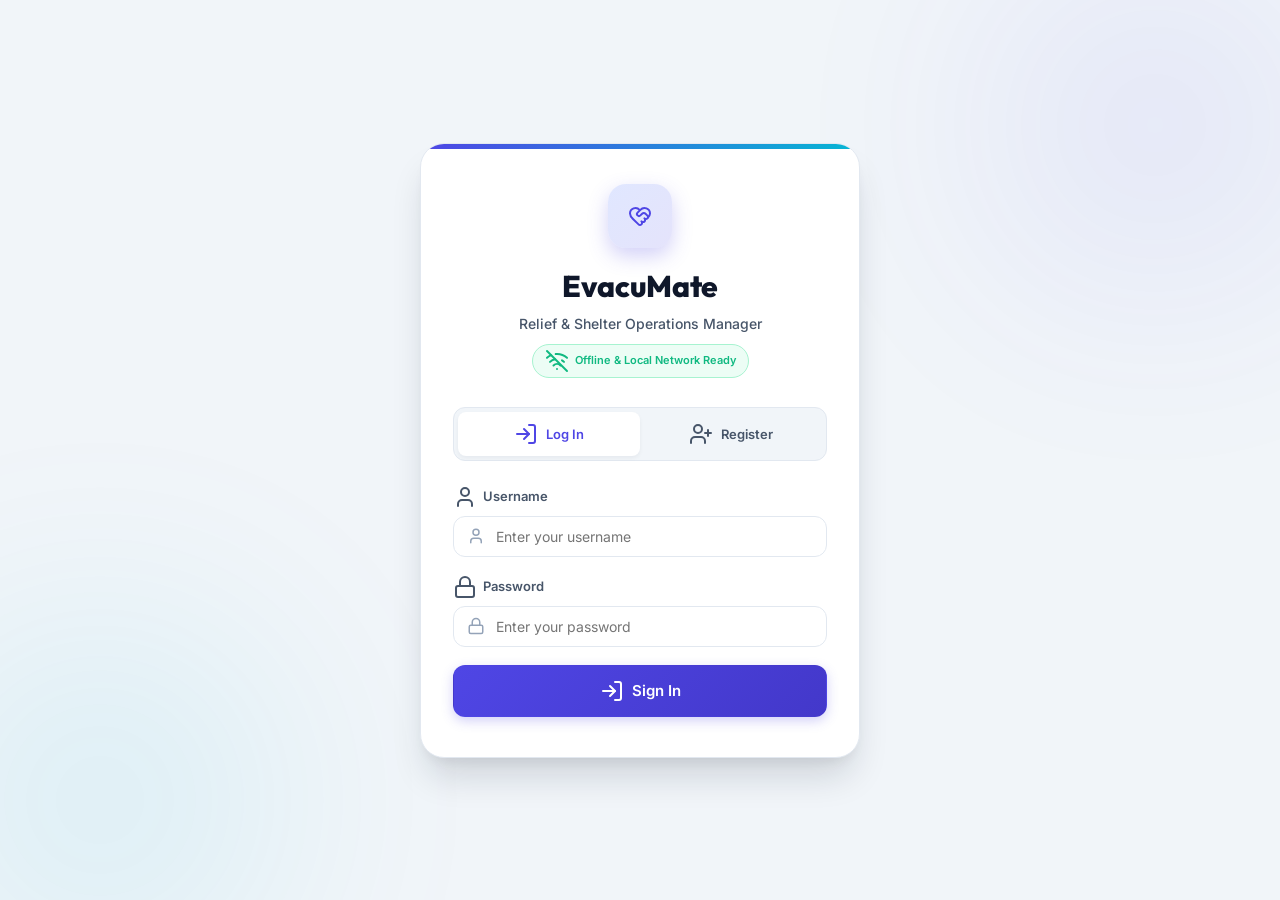
==== commit fff0e5fb: "Add Permanent Public Online Runtime Gateway with auto-reconnect on boot" ====
--- a/templates/index.html
+++ b/templates/index.html
@@ -1,5 +1,6 @@
 <!DOCTYPE html>
 <html lang="en" data-theme="light">
+
 <head>
     <meta charset="UTF-8">
     <meta name="viewport" content="width=device-width, initial-scale=1.0">
@@ -7,12 +8,15 @@
     <!-- Google Fonts -->
     <link rel="preconnect" href="https://fonts.googleapis.com">
     <link rel="preconnect" href="https://fonts.gstatic.com" crossorigin>
-    <link href="https://fonts.googleapis.com/css2?family=Inter:wght@300;400;500;600;700;800&family=Outfit:wght@400;500;600;700;800&display=swap" rel="stylesheet">
+    <link
+        href="https://fonts.googleapis.com/css2?family=Inter:wght@300;400;500;600;700;800&family=Outfit:wght@400;500;600;700;800&display=swap"
+        rel="stylesheet">
     <!-- Lucide Icons (Local Offline Support) -->
     <script src="/static/lucide.min.js"></script>
     <link rel="stylesheet" href="/static/style.css">
     <link rel="icon" type="image/png" href="/static/app_icon.png">
 </head>
+
 <body>
     <!-- Background Decorator Elements -->
     <div class="bg-glow-sphere glow-1"></div>
@@ -33,7 +37,7 @@
                     <i data-lucide="wifi-off"></i> Offline & Local Network Ready
                 </div>
             </div>
-            
+
             <div class="auth-tabs">
                 <button id="tab-login" class="auth-tab active" onclick="switchAuthTab('login')">
                     <i data-lucide="log-in"></i> Log In
@@ -49,18 +53,20 @@
                     <label for="login-username"><i data-lucide="user"></i> Username</label>
                     <div class="input-with-icon">
                         <i data-lucide="user" class="input-icon"></i>
-                        <input type="text" id="login-username" placeholder="Enter your username" required autocomplete="username">
+                        <input type="text" id="login-username" placeholder="Enter your username" required
+                            autocomplete="username">
                     </div>
                 </div>
                 <div class="form-group">
                     <label for="login-password"><i data-lucide="lock"></i> Password</label>
                     <div class="input-with-icon">
                         <i data-lucide="lock" class="input-icon"></i>
-                        <input type="password" id="login-password" placeholder="Enter your password" required autocomplete="current-password">
+                        <input type="password" id="login-password" placeholder="Enter your password" required
+                            autocomplete="current-password">
                     </div>
                 </div>
                 <button type="submit" class="btn btn-primary btn-block btn-lg">
-                    <i data-lucide="log-in"></i> Sign In to EvacuMate
+                    <i data-lucide="log-in"></i> Sign In
                 </button>
             </form>
 
@@ -70,14 +76,16 @@
                     <label for="reg-username"><i data-lucide="user-plus"></i> Create Username</label>
                     <div class="input-with-icon">
                         <i data-lucide="user" class="input-icon"></i>
-                        <input type="text" id="reg-username" placeholder="Choose a username" required autocomplete="new-username">
+                        <input type="text" id="reg-username" placeholder="Choose a username" required
+                            autocomplete="new-username">
                     </div>
                 </div>
                 <div class="form-group">
                     <label for="reg-password"><i data-lucide="lock"></i> Create Password</label>
                     <div class="input-with-icon">
                         <i data-lucide="lock" class="input-icon"></i>
-                        <input type="password" id="reg-password" placeholder="Choose a password" required autocomplete="new-password">
+                        <input type="password" id="reg-password" placeholder="Choose a password" required
+                            autocomplete="new-password">
                     </div>
                 </div>
                 <div class="form-group">
@@ -135,7 +143,8 @@
                     <i data-lucide="truck"></i>
                     <span>Distributions</span>
                 </a>
-                <a href="#" class="nav-item admin-only hidden" data-view="users" id="nav-users" onclick="navigateTo('users', event)">
+                <a href="#" class="nav-item admin-only hidden" data-view="users" id="nav-users"
+                    onclick="navigateTo('users', event)">
                     <i data-lucide="shield-alert"></i>
                     <span>User Accounts</span>
                 </a>
@@ -231,5 +240,5 @@
     <!-- Scripts -->
     <script src="/static/app.js"></script>
 </body>
-</html>
-
+
+</html>
